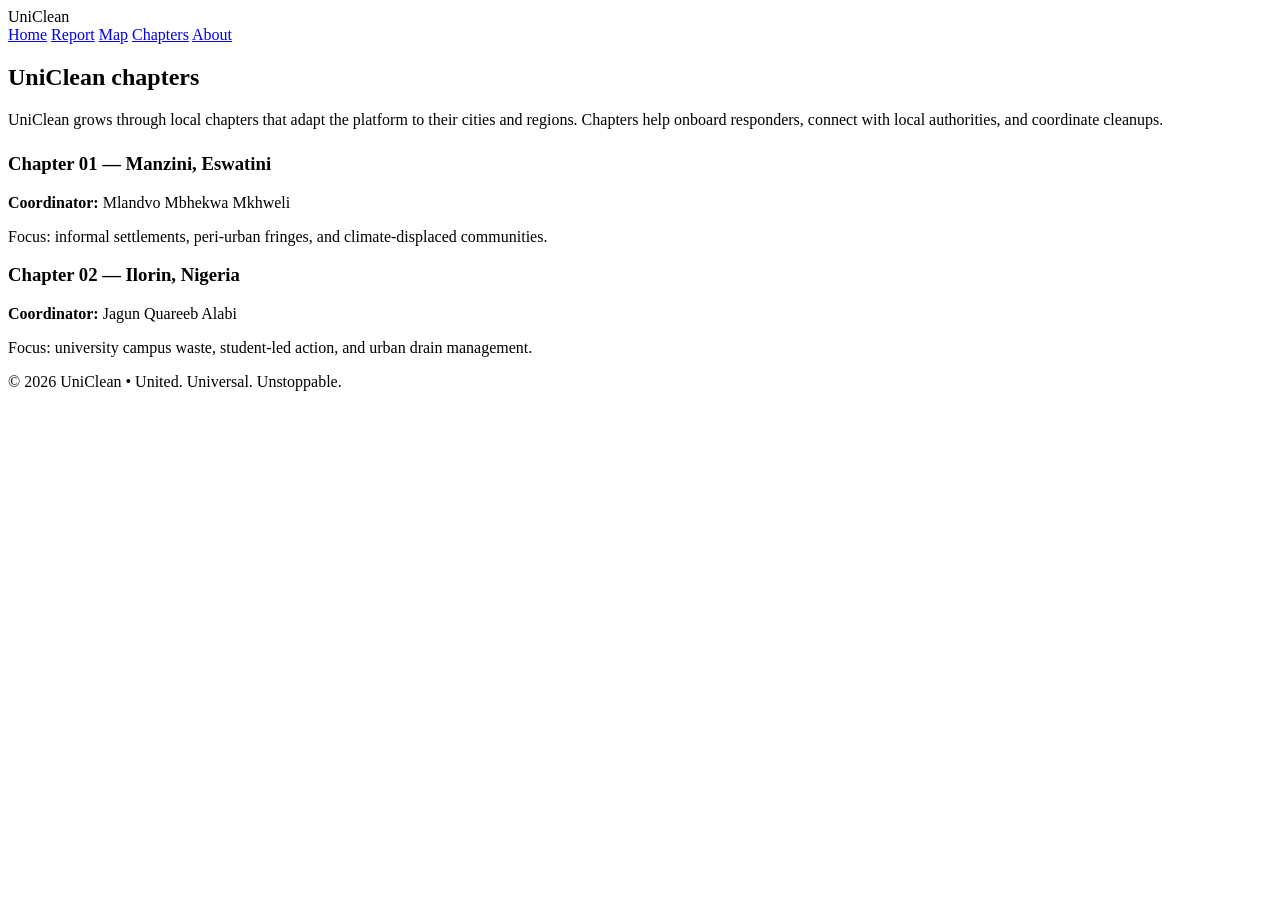
==== chapter.html @ 85c196f7 "Add files via upload" ====
<!DOCTYPE html>
<html lang="en">
<head>
  <meta charset="UTF-8">
  <title>Chapters – UniClean</title>
  <meta name="viewport" content="width=device-width, initial-scale=1">
  <link rel="stylesheet" href="styles.css">
</head>
<body>
<header class="navbar">
  <div class="container nav-content">
    <div class="logo">UniClean</div>
    <nav>
      <a href="index.html">Home</a>
      <a href="report.html">Report</a>
      <a href="map.html">Map</a>
      <a href="chapters.html" class="active">Chapters</a>
      <a href="about.html">About</a>
    </nav>
  </div>
</header>

<main>
  <section class="section">
    <div class="container">
      <h2>UniClean chapters</h2>
      <p>
        UniClean grows through local chapters that adapt the platform to their cities and regions.
        Chapters help onboard responders, connect with local authorities, and coordinate cleanups.
      </p>
      <div class="cards" style="margin-top: 24px;">
        <div class="card">
          <h3>Chapter 01 — Manzini, Eswatini</h3>
          <p><strong>Coordinator:</strong> Mlandvo Mbhekwa Mkhweli</p>
          <p>Focus: informal settlements, peri-urban fringes, and climate-displaced communities.</p>
        </div>
        <div class="card">
          <h3>Chapter 02 — Ilorin, Nigeria</h3>
          <p><strong>Coordinator:</strong> Jagun Quareeb Alabi</p>
          <p>Focus: university campus waste, student-led action, and urban drain management.</p>
        </div>
      </div>
    </div>
  </section>
</main>

<footer class="footer">
  <div class="container footer-content">
    <span>© 2026 UniClean • United. Universal. Unstoppable.</span>
  </div>
</footer>
</body>
</html>
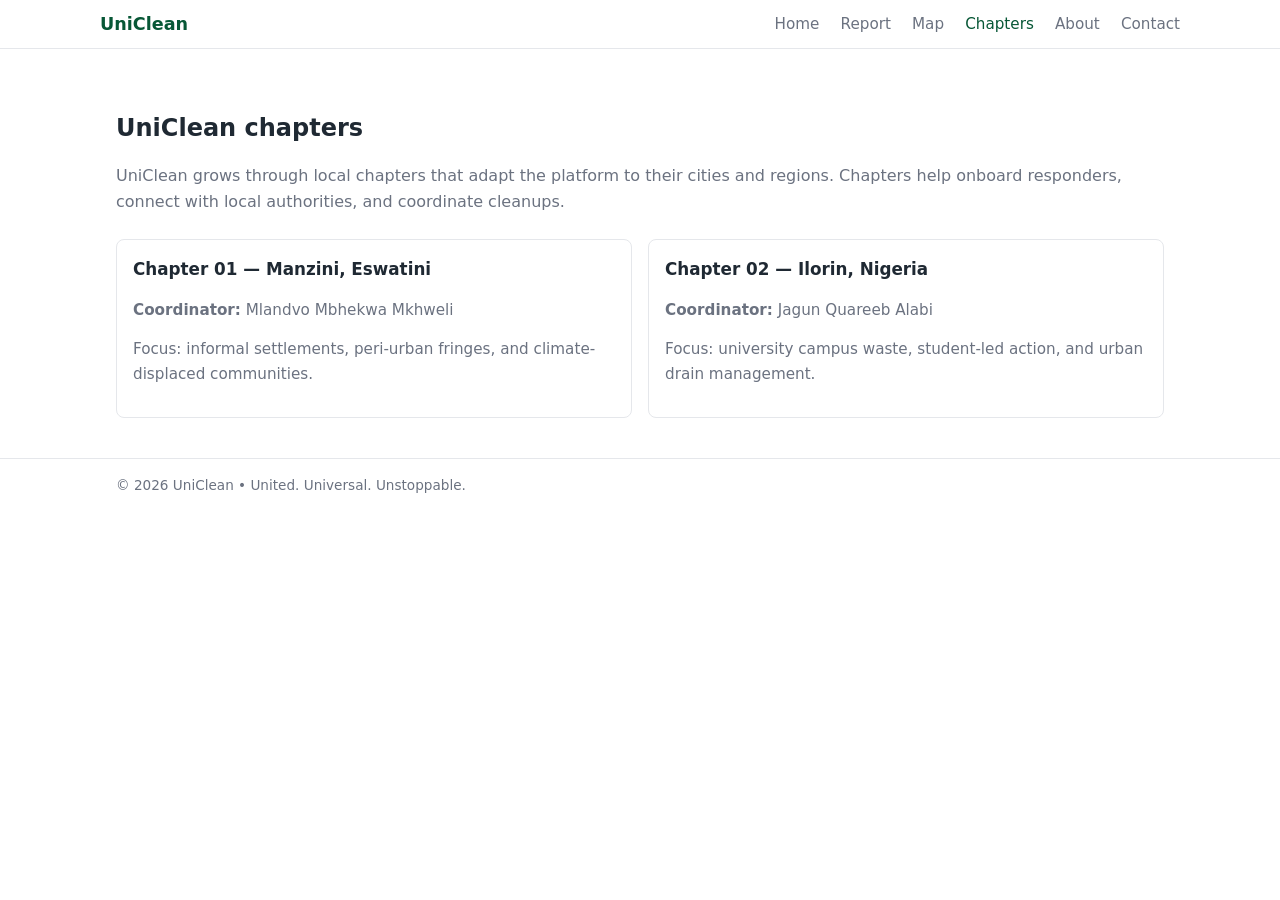
==== commit 14e191ea: "Update chapter.html" ====
--- a/chapter.html
+++ b/chapter.html
@@ -16,6 +16,7 @@
       <a href="map.html">Map</a>
       <a href="chapters.html" class="active">Chapters</a>
       <a href="about.html">About</a>
+      <a href="contact.html">Contact</a>
     </nav>
   </div>
 </header>
@@ -50,4 +51,4 @@
   </div>
 </footer>
 </body>
-</html>+</html>
--- a/styles.css
+++ b/styles.css
@@ -0,0 +1,337 @@
+:root {
+  --primary: #0b7a4b;
+  --primary-dark: #075736;
+  --secondary: #f0faf5;
+  --text: #1f2933;
+  --muted: #6b7280;
+  --bg: #ffffff;
+  --border: #e5e7eb;
+  --radius: 8px;
+}
+
+*,
+*::before,
+*::after {
+  box-sizing: border-box;
+}
+
+body {
+  margin: 0;
+  font-family: system-ui, -apple-system, BlinkMacSystemFont, "Segoe UI", sans-serif;
+  background: var(--bg);
+  color: var(--text);
+  line-height: 1.6;
+}
+
+/* Layout */
+
+.container {
+  width: 100%;
+  max-width: 1080px;
+  margin: 0 auto;
+  padding: 0 16px;
+}
+
+/* Navbar */
+
+.navbar {
+  position: sticky;
+  top: 0;
+  z-index: 10;
+  background: rgba(255, 255, 255, 0.96);
+  border-bottom: 1px solid var(--border);
+  backdrop-filter: blur(8px);
+}
+
+.nav-content {
+  display: flex;
+  align-items: center;
+  justify-content: space-between;
+  padding: 10px 0;
+}
+
+.logo {
+  display: flex;
+  align-items: center;
+  font-weight: 700;
+  font-size: 1.1rem;
+  color: var(--primary-dark);
+  text-decoration: none;
+}
+.logo span {
+  margin-left: 8px;
+}
+
+.logo img {
+  height: 32px; /* adjust size as needed */
+  width: auto;
+  display: block;
+}
+
+nav a {
+  margin-left: 16px;
+  text-decoration: none;
+  color: var(--muted);
+  font-size: 0.95rem;
+}
+
+nav a.active,
+nav a:hover {
+  color: var(--primary-dark);
+}
+
+/* Hero */
+
+.hero {
+  background: radial-gradient(circle at top left, #e0f5ea, #ffffff);
+  padding: 64px 0 48px;
+}
+
+.hero-content {
+  display: flex;
+  flex-direction: column;
+  gap: 24px;
+}
+
+.hero h1 {
+  font-size: 2rem;
+  margin-bottom: 8px;
+}
+
+.hero p {
+  max-width: 640px;
+  color: var(--muted);
+  font-size: 1rem;
+}
+
+.hero-actions {
+  margin-top: 16px;
+  display: flex;
+  gap: 12px;
+  flex-wrap: wrap;
+}
+
+/* Buttons */
+
+.btn {
+  display: inline-block;
+  padding: 10px 18px;
+  border-radius: 999px;
+  font-size: 0.95rem;
+  text-decoration: none;
+  border: 1px solid transparent;
+  cursor: pointer;
+}
+
+.btn.primary {
+  background: var(--primary);
+  color: #ffffff;
+}
+
+.btn.primary:hover {
+  background: var(--primary-dark);
+}
+
+.btn.secondary {
+  background: #ffffff;
+  color: var(--primary-dark);
+  border-color: var(--border);
+}
+
+.btn.secondary:hover {
+  border-color: var(--primary-dark);
+}
+
+/* Sections */
+
+.section {
+  padding: 40px 0;
+}
+
+.section.alt {
+  background: var(--secondary);
+}
+
+.section h2 {
+  font-size: 1.5rem;
+  margin-bottom: 8px;
+}
+
+.section p {
+  color: var(--muted);
+}
+
+/* Cards */
+
+.cards {
+  display: grid;
+  grid-template-columns: repeat(auto-fit, minmax(220px, 1fr));
+  gap: 16px;
+  margin-top: 20px;
+}
+
+.card {
+  background: #ffffff;
+  border-radius: var(--radius);
+  border: 1px solid var(--border);
+  padding: 16px;
+}
+
+.section.alt .card {
+  background: #ffffff;
+}
+
+.card h3 {
+  margin-top: 0;
+  margin-bottom: 6px;
+  font-size: 1.05rem;
+}
+
+.card p {
+  font-size: 0.95rem;
+  color: var(--muted);
+}
+
+/* Footer */
+
+.footer {
+  border-top: 1px solid var(--border);
+  padding: 16px 0;
+  background: #ffffff;
+}
+
+.footer-content {
+  font-size: 0.85rem;
+  color: var(--muted);
+}
+
+/* Responsive */
+
+@media (max-width: 640px) {
+  .nav-content {
+    flex-direction: column;
+    align-items: flex-start;
+    gap: 8px;
+  }
+
+  nav a {
+    margin-left: 0;
+    margin-right: 12px;
+  }
+
+  .hero {
+    padding: 40px 0 32px;
+  }
+
+  .hero h1 {
+    font-size: 1.6rem;
+  }
+}
+/* Live feed */
+
+.feed-filters {
+  display: flex;
+  flex-wrap: wrap;
+  gap: 12px;
+  align-items: center;
+  margin: 20px 0;
+}
+
+.filter-group {
+  display: flex;
+  align-items: center;
+  gap: 6px;
+  font-size: 0.9rem;
+}
+
+.filter-group label {
+  color: var(--muted);
+}
+
+.filter-group select {
+  padding: 6px 10px;
+  border-radius: 999px;
+  border: 1px solid var(--border);
+  background: #ffffff;
+  font-size: 0.9rem;
+}
+
+.feed-refresh {
+  padding-inline: 14px;
+  font-size: 0.9rem;
+}
+
+.feed-list {
+  display: flex;
+  flex-direction: column;
+  gap: 12px;
+}
+
+.feed-item {
+  border: 1px solid var(--border);
+  border-radius: var(--radius);
+  padding: 12px 14px;
+  background: #ffffff;
+}
+
+.feed-header {
+  display: flex;
+  align-items: center;
+  justify-content: space-between;
+  margin-bottom: 6px;
+}
+
+.feed-status {
+  font-size: 0.75rem;
+}
+
+.badge {
+  padding: 2px 8px;
+  border-radius: 999px;
+  color: #ffffff;
+}
+
+.badge.spotted {
+  background: #2563eb;
+}
+
+.badge.claimed {
+  background: #f97316;
+}
+
+.badge['in-progress'],
+.badge.in-progress {
+  background: #eab308;
+}
+
+.badge.resolved {
+  background: #16a34a;
+}
+
+.badge.unclaimed {
+  background: #dc2626;
+}
+
+.feed-category {
+  font-size: 0.75rem;
+  color: var(--muted);
+}
+
+.feed-meta {
+  font-size: 0.8rem;
+  color: var(--muted);
+  margin: 0 0 4px;
+}
+
+.feed-body {
+  font-size: 0.9rem;
+  margin: 0;
+}
+
+@media (max-width: 640px) {
+  .feed-header {
+    flex-direction: column;
+    align-items: flex-start;
+    gap: 4px;
+  }
+}
